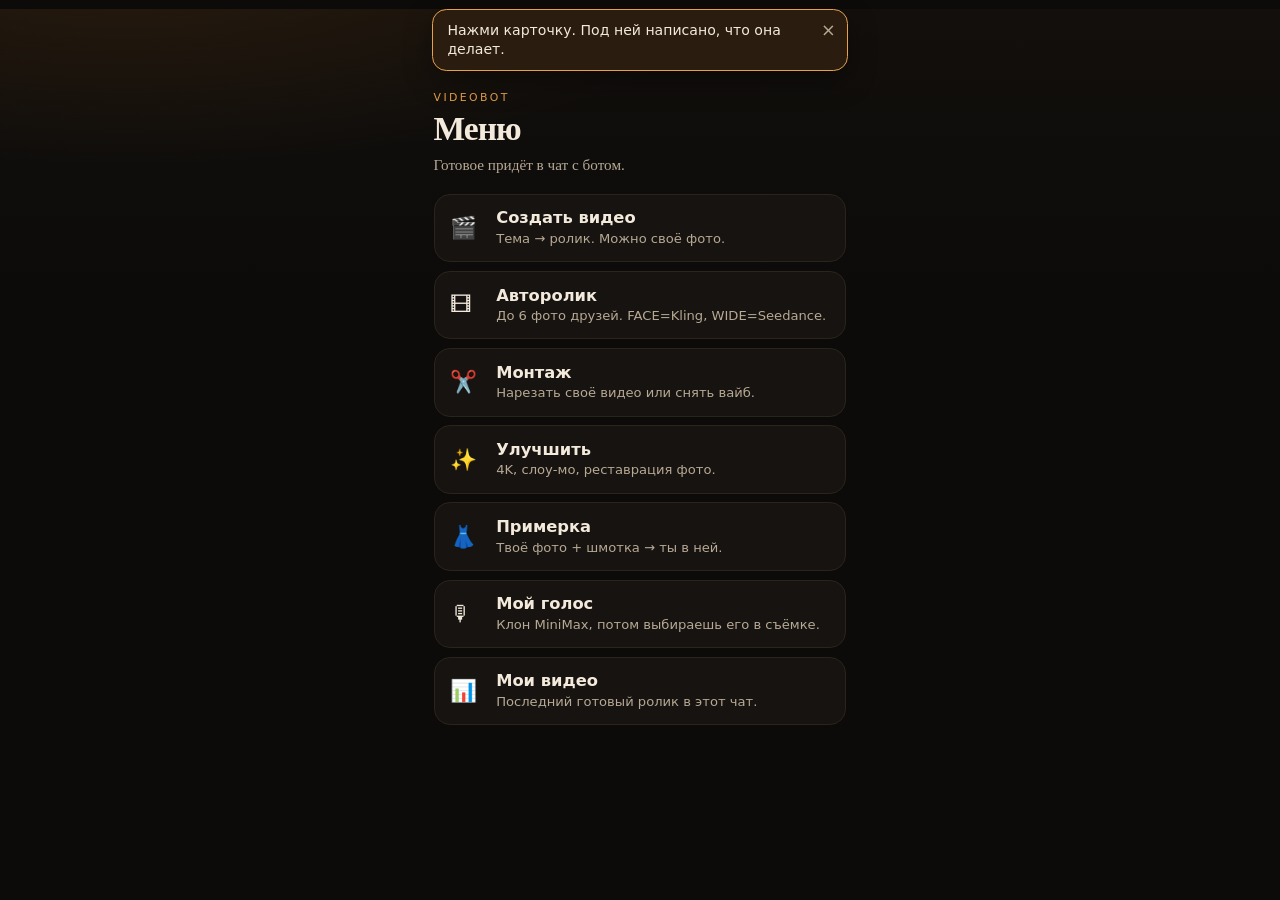
==== videobot/webapp/index.html @ e502ee36 "Merge c1dde4cf67cecf4a4ee0d00b40df52489672b6b3 into 030617363a610e77d00fce40b37a90fc168278f7" ====
<!DOCTYPE html>
<html lang="ru">
<head>
  <meta charset="utf-8" />
  <meta name="viewport" content="width=device-width, initial-scale=1, viewport-fit=cover" />
  <title>VideoBot</title>
  <link rel="stylesheet" href="./app.css" />
  <script src="https://telegram.org/js/telegram-web-app.js"></script>
</head>
<body>
  <button id="tip" class="tip" type="button" hidden></button>
  <main class="shell">
    <header class="hero">
      <p class="kicker">VideoBot</p>
      <h1>Меню</h1>
      <p class="lede">Готовое придёт в чат с ботом.</p>
    </header>

    <section id="home" class="home">
      <button class="card" data-go="create" type="button">
        <span class="ico">🎬</span>
        <span class="ttl">Создать видео</span>
        <span class="sub">Тема → ролик. Можно своё фото.</span>
      </button>
      <button class="card" data-go="autorolik" type="button">
        <span class="ico">🎞</span>
        <span class="ttl">Авторолик</span>
        <span class="sub">До 6 фото друзей. FACE=Kling, WIDE=Seedance.</span>
      </button>
      <button class="card" data-go="cut" type="button">
        <span class="ico">✂️</span>
        <span class="ttl">Монтаж</span>
        <span class="sub">Нарезать своё видео или снять вайб.</span>
      </button>
      <button class="card" data-go="improve" type="button">
        <span class="ico">✨</span>
        <span class="ttl">Улучшить</span>
        <span class="sub">4K, слоу-мо, реставрация фото.</span>
      </button>
      <button class="card" data-go="tryon" type="button">
        <span class="ico">👗</span>
        <span class="ttl">Примерка</span>
        <span class="sub">Твоё фото + шмотка → ты в ней.</span>
      </button>
      <button class="card" data-go="voice" type="button">
        <span class="ico">🎙</span>
        <span class="ttl">Мой голос</span>
        <span class="sub">Клон MiniMax, потом выбираешь его в съёмке.</span>
      </button>
      <button class="card" data-go="mine" type="button">
        <span class="ico">📊</span>
        <span class="ttl">Мои видео</span>
        <span class="sub">Последний готовый ролик в этот чат.</span>
      </button>
    </section>

    <section id="panel-create" class="panel">
      <button class="back" data-back type="button">← Меню</button>
      <h2>Создать видео</h2>
      <p class="hint">Напиши тему — хватит пары слов.</p>
      <label>Тема
        <textarea id="idea" rows="3" maxlength="400" placeholder="лестница микро…"></textarea>
      </label>
      <fieldset class="row">
        <legend>Качество</legend>
        <label class="chip"><input type="radio" name="quality" value="fast" /> Быстро</label>
        <label class="chip"><input type="radio" name="quality" value="optimal" checked /> Оптимально</label>
      </fieldset>
      <label>Своё фото (необязательно)
        <input id="quick-photo" type="file" accept="image/*" />
      </label>
      <label class="check">
        <input id="quick-consent" type="checkbox" />
        Это моё фото или есть согласие
      </label>
      <button class="go" id="go-quick" type="button">Снять</button>
    </section>

    <section id="panel-autorolik" class="panel">
      <button class="back" data-back type="button">← Меню</button>
      <h2>Авторолик</h2>
      <p class="hint">До 6 фото друзей. Сценарий подтвердишь в чате. FACE — Kling, WIDE — Seedance (дрон, колонна, фары, толпа).</p>
      <label>Тема / вайб (необязательно)
        <textarea id="auto-topic" rows="2" maxlength="400" placeholder="закат, ночной город, друзья…"></textarea>
      </label>
      <label>Фото друзей (1–6)
        <input id="auto-photos" type="file" accept="image/*" multiple />
      </label>
      <label class="check">
        <input id="auto-consent" type="checkbox" />
        Это наши фото / есть согласие всех на кадре
      </label>
      <button class="go" id="go-autorolik" type="button">Собрать сценарий</button>
    </section>

    <section id="panel-cut" class="panel">
      <button class="back" data-back type="button">← Меню</button>
      <h2>Монтаж</h2>
      <p class="hint">Напиши вайб — сниму синтетику. Своё видео режется в чате бота.</p>
      <label>Вайб / тема
        <textarea id="vibe" rows="3" maxlength="400" placeholder="ночной неон, быстрый хук…"></textarea>
      </label>
      <button class="go" id="go-vibe" type="button">Снять вайб</button>
    </section>

    <section id="panel-improve" class="panel">
      <button class="back" data-back type="button">← Меню</button>
      <h2>Улучшить</h2>
      <p class="hint">Topaz: 4K, слоу-мо или починить старое фото.</p>
      <label>Файл
        <input id="improve-file" type="file" accept="image/*,video/*" />
      </label>
      <div class="row-btns">
        <button class="go" id="go-upscale" type="button">Апскейл 4K</button>
        <button class="go alt" id="go-slowmo" type="button">Слоу-мо</button>
        <button class="go alt" id="go-restore" type="button">Реставрация фото</button>
      </div>
    </section>

    <section id="panel-tryon" class="panel">
      <button class="back" data-back type="button">← Меню</button>
      <h2>Примерка</h2>
      <p class="hint">Два фото: ты и одежда. Без галочки согласия не беру.</p>
      <label>Фото человека
        <input id="tryon-person" type="file" accept="image/*" />
      </label>
      <label>Фото одежды
        <input id="tryon-clothes" type="file" accept="image/*" />
      </label>
      <label class="check">
        <input id="tryon-consent" type="checkbox" />
        Подтверждаю: моё фото / есть согласие
      </label>
      <button class="go" id="go-tryon" type="button">Примерить</button>
    </section>

    <section id="panel-voice" class="panel">
      <button class="back" data-back type="button">← Меню</button>
      <h2>Мой голос</h2>
      <p class="hint">Чистая речь 10+ сек. Клон MiniMax, согласие отдельно от фото.</p>
      <label>Голосовое
        <input id="clone-audio" type="file" accept="audio/*,.ogg,.mp3,.wav,.m4a" />
      </label>
      <label class="check">
        <input id="clone-consent" type="checkbox" />
        Разрешаю клонировать этот голос
      </label>
      <button class="go" id="go-clone" type="button">Клонировать</button>
    </section>

    <section id="panel-mine" class="panel">
      <button class="back" data-back type="button">← Меню</button>
      <h2>Мои видео</h2>
      <p class="hint">Пришлю последний готовый файл в чат.</p>
      <button class="go" id="go-history" type="button">Прислать последний</button>
    </section>

    <p id="status" class="status" hidden></p>
  </main>
  <script src="./app.js"></script>
</body>
</html>
---- videobot/webapp/app.css ----
:root {
  --bg: #0c0b0a;
  --panel: #161310;
  --ink: #f3eadc;
  --muted: #b7a994;
  --line: #2a241c;
  --accent: #e8a04a;
  --accent-ink: #1a1208;
  --danger: #e07a5f;
  --ok: #8fbf7a;
  font-family: "Iowan Old Style", "Palatino Linotype", Palatino, Georgia, serif;
}

* { box-sizing: border-box; }
html, body {
  margin: 0;
  min-height: 100%;
  background: var(--bg);
  color: var(--ink);
}
body {
  background-image:
    radial-gradient(1200px 420px at 10% -10%, #2a1c0e 0%, transparent 55%),
    linear-gradient(180deg, #120f0c 0%, #0c0b0a 40%);
}
.shell {
  max-width: 28rem;
  margin: 0 auto;
  padding: 1.25rem 1.1rem 2.5rem;
}
.hero { margin-bottom: 1.1rem; }
.kicker {
  letter-spacing: 0.22em;
  text-transform: uppercase;
  font-size: 0.68rem;
  color: var(--accent);
  margin: 0 0 0.35rem;
  font-family: ui-sans-serif, system-ui, sans-serif;
}
h1 {
  font-weight: 600;
  font-size: 2.1rem;
  margin: 0 0 0.4rem;
  letter-spacing: -0.03em;
}
h2 {
  font-weight: 600;
  font-size: 1.45rem;
  margin: 0.35rem 0 0.45rem;
}
.lede, .hint {
  color: var(--muted);
  line-height: 1.45;
  margin: 0 0 0.9rem;
  font-size: 0.95rem;
}
.home {
  display: grid;
  gap: 0.55rem;
}
.home.is-off { display: none; }
.card {
  appearance: none;
  width: 100%;
  text-align: left;
  display: grid;
  grid-template-columns: 2.2rem 1fr;
  grid-template-rows: auto auto;
  column-gap: 0.7rem;
  row-gap: 0.12rem;
  background: var(--panel);
  border: 1px solid var(--line);
  border-radius: 1rem;
  padding: 0.85rem 0.95rem;
  color: inherit;
}
.card .ico {
  grid-row: 1 / span 2;
  font-size: 1.35rem;
  line-height: 1.2;
  align-self: center;
}
.card .ttl {
  font: 650 1.02rem/1.2 ui-sans-serif, system-ui, sans-serif;
}
.card .sub {
  color: var(--muted);
  font: 0.82rem/1.35 ui-sans-serif, system-ui, sans-serif;
}
.back {
  appearance: none;
  border: 0;
  background: transparent;
  color: var(--accent);
  padding: 0;
  font: 600 0.88rem/1.2 ui-sans-serif, system-ui, sans-serif;
}
.panel {
  display: none;
  background: var(--panel);
  border: 1px solid var(--line);
  border-radius: 1.1rem;
  padding: 1rem;
}
.panel.is-on { display: block; }
label {
  display: block;
  font-size: 0.82rem;
  color: var(--muted);
  margin-bottom: 0.85rem;
  font-family: ui-sans-serif, system-ui, sans-serif;
}
textarea, input[type="file"] {
  display: block;
  width: 100%;
  margin-top: 0.35rem;
  background: #0e0c0a;
  color: var(--ink);
  border: 1px solid var(--line);
  border-radius: 0.7rem;
  padding: 0.65rem 0.7rem;
  font: 1rem/1.4 inherit;
}
fieldset.row {
  border: 0;
  padding: 0;
  margin: 0 0 0.9rem;
}
legend {
  font-size: 0.82rem;
  color: var(--muted);
  margin-bottom: 0.4rem;
  font-family: ui-sans-serif, system-ui, sans-serif;
}
.chip {
  display: inline-flex;
  align-items: center;
  gap: 0.35rem;
  margin: 0 0.6rem 0.4rem 0;
  color: var(--ink);
  font-size: 0.85rem;
}
.check {
  display: flex;
  gap: 0.5rem;
  align-items: flex-start;
  color: var(--ink);
  font-size: 0.88rem;
}
.row-btns {
  display: grid;
  gap: 0.45rem;
}
.go {
  width: 100%;
  margin-top: 0.2rem;
  appearance: none;
  border: 0;
  background: var(--accent);
  color: var(--accent-ink);
  font: 650 1rem/1.2 ui-sans-serif, system-ui, sans-serif;
  padding: 0.85rem 1rem;
  border-radius: 0.9rem;
}
.go.alt {
  background: transparent;
  color: var(--accent);
  border: 1px solid var(--accent);
}
.go:disabled { opacity: 0.55; }
.status {
  margin-top: 1rem;
  padding: 0.75rem 0.85rem;
  border-radius: 0.8rem;
  background: #1c1813;
  border: 1px solid var(--line);
  color: var(--ink);
  font-family: ui-sans-serif, system-ui, sans-serif;
  font-size: 0.9rem;
  line-height: 1.4;
}
.status.err { border-color: var(--danger); color: #f3c7bb; }
.status.ok { border-color: var(--ok); }
.tip {
  appearance: none;
  display: block;
  width: calc(100% - 2.2rem);
  max-width: 26rem;
  position: sticky;
  top: 0.55rem;
  z-index: 5;
  margin: 0.55rem auto 0;
  padding: 0.7rem 2.1rem 0.7rem 0.9rem;
  background: #2a1c0e;
  color: var(--ink);
  text-align: left;
  font: 0.88rem/1.35 ui-sans-serif, system-ui, sans-serif;
  border: 1px solid var(--accent);
  border-radius: 0.9rem;
  box-shadow: 0 10px 28px rgba(0, 0, 0, 0.35);
  cursor: pointer;
}
.tip::after {
  content: "×";
  position: absolute;
  right: 0.7rem;
  top: 0.55rem;
  color: var(--muted);
  font-size: 1.1rem;
}
.tip[hidden] { display: none; }
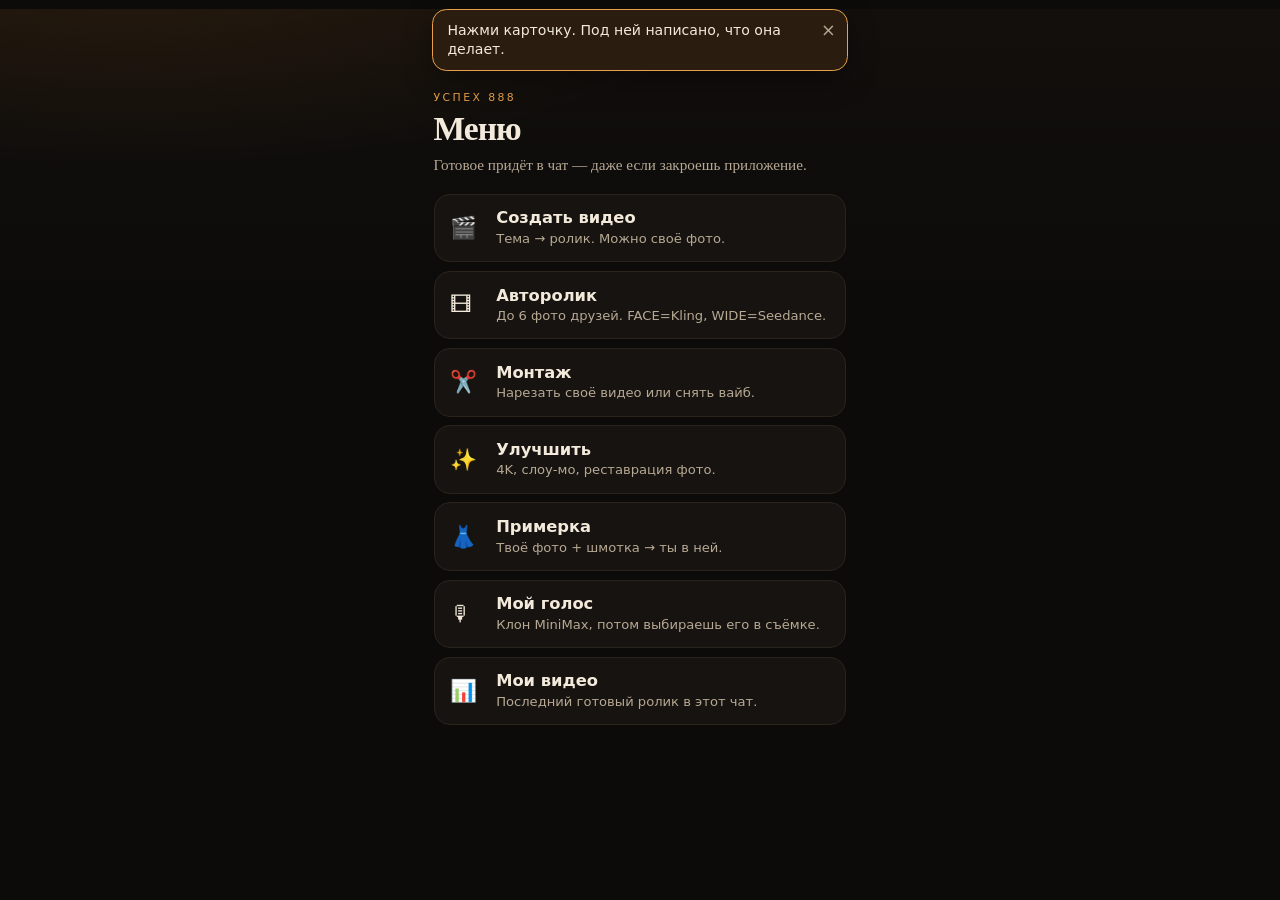
==== commit 8ef24ba0: "feat(videobot): chat delivery if Telegram closes, in-app scene edits, cover Авторолик доваривается н" ====
--- a/videobot/webapp/index.html
+++ b/videobot/webapp/index.html
@@ -11,9 +11,10 @@
   <button id="tip" class="tip" type="button" hidden></button>
   <main class="shell">
     <header class="hero">
-      <p class="kicker">VideoBot</p>
+      <img class="hero-art" src="/cover.jpg" alt="" onerror="this.remove()" />
+      <p class="kicker">Успех 888</p>
       <h1>Меню</h1>
-      <p class="lede">Готовое придёт в чат с ботом.</p>
+      <p class="lede">Готовое придёт в чат — даже если закроешь приложение.</p>
     </header>
 
     <section id="home" class="home">
@@ -79,7 +80,8 @@
     <section id="panel-autorolik" class="panel">
       <button class="back" data-back type="button">← Меню</button>
       <h2>Авторолик</h2>
-      <p class="hint">До 6 фото друзей. Сценарий подтвердишь в чате. FACE — Kling, WIDE — Seedance (дрон, колонна, фары, толпа).</p>
+      <p class="hint">До 6 фото друзей. Сценарий можно править здесь по сценам. «Снять» — и ролик придёт в чат, даже если закроешь Telegram.</p>
+      <div id="auto-setup">
       <label>Тема / вайб (необязательно)
         <textarea id="auto-topic" rows="2" maxlength="400" placeholder="закат, ночной город, друзья…"></textarea>
       </label>
@@ -91,6 +93,37 @@
         Это наши фото / есть согласие всех на кадре
       </label>
       <button class="go" id="go-autorolik" type="button">Собрать сценарий</button>
+      </div>
+      <div id="auto-wait" hidden>
+        <p id="auto-wait-label" class="auto-wait-label">Пишу сценарий…</p>
+        <p class="hint">Можно закрыть Telegram — сценарий допишется на сервере, план и кнопки придут в чат. «Обновить статус» кредиты не тратит.</p>
+      </div>
+      <div id="auto-review" hidden>
+        <label>Название
+          <input id="auto-title" class="auto-in" maxlength="80" />
+        </label>
+        <label>Хук
+          <textarea id="auto-hook" rows="2" maxlength="120"></textarea>
+        </label>
+        <ol id="auto-scenes" class="scenes"></ol>
+        <button class="go alt" id="go-auto-save" type="button">Сохранить правки сцен</button>
+        <label>Или переписать весь сценарий через Grok
+          <textarea id="auto-notes" rows="2" maxlength="1500" placeholder="больше дрона, меньше портретов…"></textarea>
+        </label>
+        <div class="row-btns">
+          <button class="go" id="go-auto-shoot" type="button">Снять</button>
+          <button class="go alt" id="go-auto-edit" type="button">Переписать с Grok</button>
+          <button class="go alt" id="go-auto-cancel" type="button">Отмена</button>
+        </div>
+      </div>
+      <div id="auto-progress" hidden>
+        <p id="auto-progress-label" class="hint"></p>
+        <ol id="auto-progress-scenes" class="scenes"></ol>
+      </div>
+      <div id="auto-refresh-wrap" hidden>
+        <p id="auto-refresh-meta" class="hint"></p>
+        <button class="go alt" id="go-auto-refresh" type="button">Обновить статус</button>
+      </div>
     </section>
 
     <section id="panel-cut" class="panel">
--- a/videobot/webapp/app.css
+++ b/videobot/webapp/app.css
@@ -37,11 +37,52 @@
   margin: 0 0 0.35rem;
   font-family: ui-sans-serif, system-ui, sans-serif;
 }
+.hero-art {
+  display: block;
+  width: 100%;
+  height: 7.2rem;
+  object-fit: cover;
+  object-position: center 40%;
+  border-radius: 1rem;
+  margin-bottom: 0.85rem;
+  border: 1px solid var(--line);
+  box-shadow: 0 16px 36px rgba(0, 0, 0, 0.42);
+}
+.scenes .fld {
+  display: block;
+  font: 0.68rem/1.2 ui-sans-serif, system-ui, sans-serif;
+  color: var(--muted);
+  letter-spacing: 0.08em;
+  text-transform: uppercase;
+  margin: 0.45rem 0 0.12rem;
+}
 h1 {
   font-weight: 600;
   font-size: 2.1rem;
   margin: 0 0 0.4rem;
   letter-spacing: -0.03em;
+}
+.auto-in, .scenes textarea {
+  display: block;
+  width: 100%;
+  margin-top: 0.35rem;
+  background: #0e0c0a;
+  color: var(--ink);
+  border: 1px solid var(--line);
+  border-radius: 0.7rem;
+  padding: 0.65rem 0.7rem;
+  font: 1rem/1.4 inherit;
+}
+.scenes textarea {
+  margin-top: 0.3rem;
+  min-height: 3.4rem;
+  resize: vertical;
+  font-size: 0.88rem;
+}
+.scenes .vis-in {
+  color: var(--muted);
+  min-height: 4.2rem;
+  font: 0.78rem/1.35 ui-sans-serif, system-ui, sans-serif;
 }
 h2 {
   font-weight: 600;
@@ -180,7 +221,50 @@
   line-height: 1.4;
 }
 .status.err { border-color: var(--danger); color: #f3c7bb; }
-.status.ok { border-color: var(--ok); }
+.scenes {
+  list-style: none;
+  padding: 0;
+  margin: 0 0 0.9rem;
+}
+.scenes li {
+  border: 1px solid var(--line);
+  border-radius: 0.8rem;
+  padding: 0.7rem 0.8rem;
+  margin-bottom: 0.45rem;
+}
+.scenes .tag {
+  display: block;
+  font: 650 0.72rem/1.2 ui-sans-serif, system-ui, sans-serif;
+  color: var(--accent);
+  margin-bottom: 0.25rem;
+}
+.scenes .narr {
+  margin: 0 0 0.25rem;
+  font-size: 0.92rem;
+}
+.scenes .vis {
+  margin: 0;
+  color: var(--muted);
+  font: 0.78rem/1.35 ui-sans-serif, system-ui, sans-serif;
+}
+.scenes li.is-now { border-color: var(--accent); }
+.scenes li.is-done { opacity: 0.72; }
+.auto-h {
+  font-weight: 600;
+  font-size: 1.15rem;
+  margin: 0.2rem 0 0.35rem;
+}
+.auto-wait-label {
+  font: 650 1.05rem/1.35 ui-sans-serif, system-ui, sans-serif;
+  color: var(--ink);
+  margin: 0.15rem 0 0.45rem;
+}
+#auto-refresh-wrap {
+  margin-top: 0.55rem;
+}
+#auto-refresh-meta {
+  margin-bottom: 0.4rem;
+}
 .tip {
   appearance: none;
   display: block;
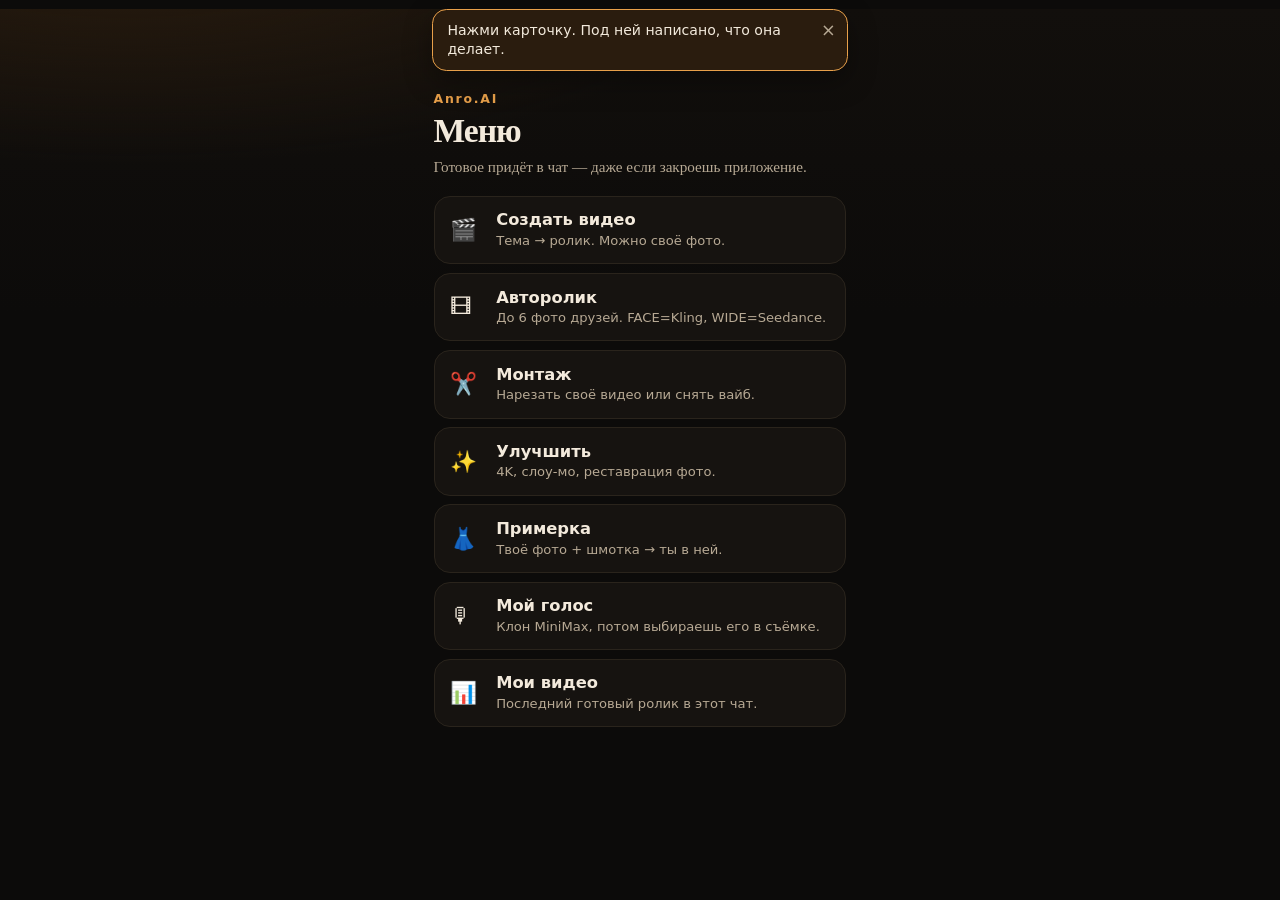
==== commit 6fa6a345: "feat(videobot): Anro.AI action cover for /start and Mini App Replace the Flux Schnell lightbulb with" ====
--- a/videobot/webapp/index.html
+++ b/videobot/webapp/index.html
@@ -12,7 +12,7 @@
   <main class="shell">
     <header class="hero">
       <img class="hero-art" src="/cover.jpg" alt="" onerror="this.remove()" />
-      <p class="kicker">Успех 888</p>
+      <p class="kicker">Anro.AI</p>
       <h1>Меню</h1>
       <p class="lede">Готовое придёт в чат — даже если закроешь приложение.</p>
     </header>
@@ -96,7 +96,7 @@
       </div>
       <div id="auto-wait" hidden>
         <p id="auto-wait-label" class="auto-wait-label">Пишу сценарий…</p>
-        <p class="hint">Можно закрыть Telegram — сценарий допишется на сервере, план и кнопки придут в чат. «Обновить статус» кредиты не тратит.</p>
+        <p class="hint">Можно закрыть Telegram — сценарий допишется на сервере, план и кнопки придут в чат. Если экран завис — «Обновить статус»: мёртвый заход откроет «Собрать сценарий» снова.</p>
       </div>
       <div id="auto-review" hidden>
         <label>Название
--- a/videobot/webapp/app.css
+++ b/videobot/webapp/app.css
@@ -30,9 +30,10 @@
 }
 .hero { margin-bottom: 1.1rem; }
 .kicker {
-  letter-spacing: 0.22em;
-  text-transform: uppercase;
-  font-size: 0.68rem;
+  letter-spacing: 0.14em;
+  text-transform: none;
+  font-size: 0.78rem;
+  font-weight: 650;
   color: var(--accent);
   margin: 0 0 0.35rem;
   font-family: ui-sans-serif, system-ui, sans-serif;
@@ -40,9 +41,9 @@
 .hero-art {
   display: block;
   width: 100%;
-  height: 7.2rem;
+  height: 9.4rem;
   object-fit: cover;
-  object-position: center 40%;
+  object-position: center center;
   border-radius: 1rem;
   margin-bottom: 0.85rem;
   border: 1px solid var(--line);
